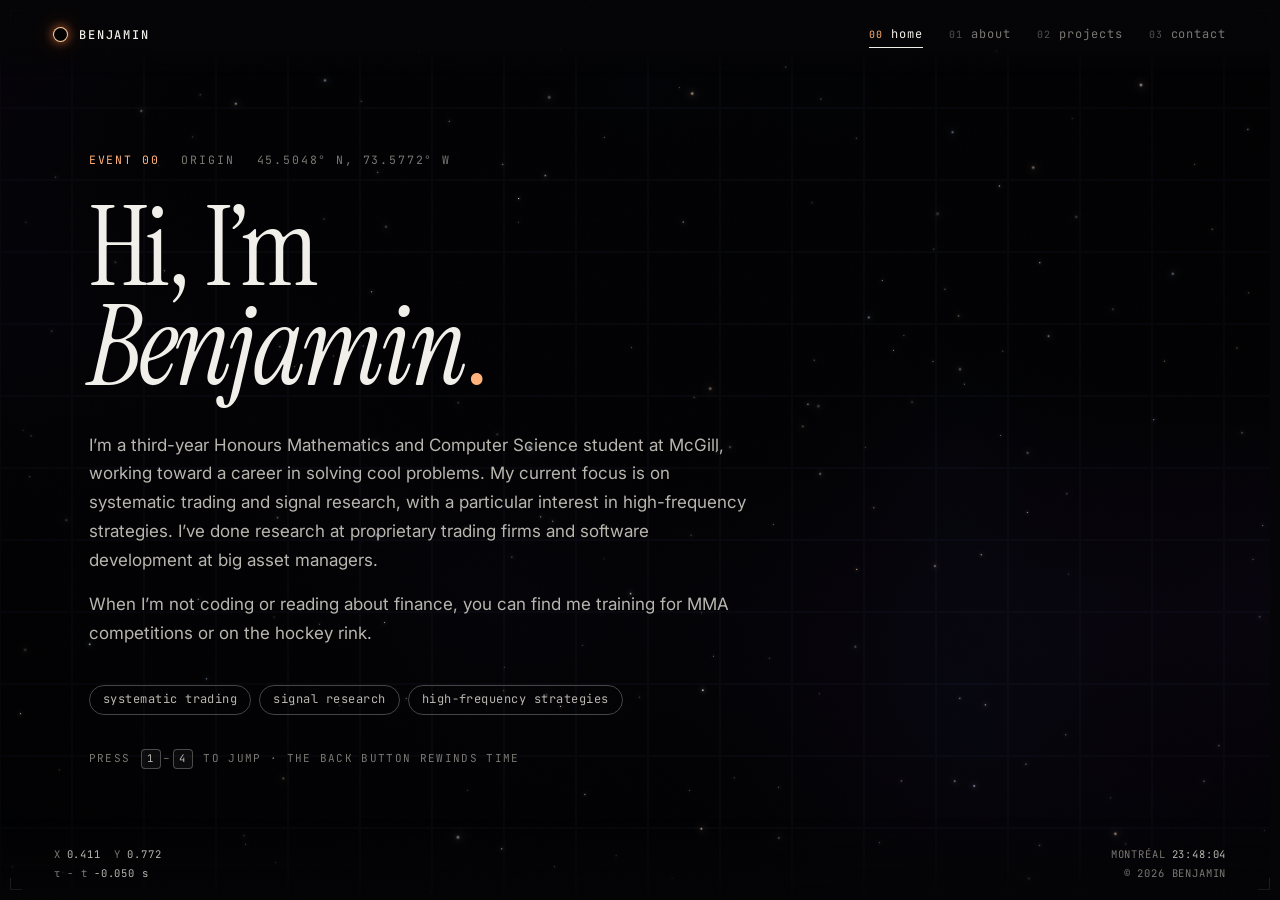
==== index.html @ 14d76744 "a few changes" ====
<!DOCTYPE html>
<html lang="en">
<head>
  <meta charset="UTF-8" />
  <meta name="viewport" content="width=device-width, initial-scale=1.0" />
  <title>Benjamin — Home</title>
  <meta name="description" content="Benjamin — Honours Mathematics & Computer Science at McGill. Systematic trading, signal research, high-frequency strategies." />
  <meta name="theme-color" content="#050507" />
  <link rel="icon" href="assets/favicon.svg" type="image/svg+xml" />
  <link rel="preconnect" href="https://fonts.googleapis.com" />
  <link rel="preconnect" href="https://fonts.gstatic.com" crossorigin />
  <link rel="stylesheet" href="https://fonts.googleapis.com/css2?family=Instrument+Serif:ital@0;1&family=Inter:wght@400;500&family=JetBrains+Mono:wght@400;500&display=swap" />
  <link rel="stylesheet" href="assets/css/site.css" />
  <script>(function(d){var r=window.matchMedia&&matchMedia('(prefers-reduced-motion: reduce)').matches;d.documentElement.className='js'+(r?' rm':' intro');})(document);</script>
  <script src="assets/js/st-shader.js" defer></script>
  <script src="assets/js/st-raster.js" defer></script>
  <script src="assets/js/st-engine.js" defer></script>
  <script src="assets/js/st-hud.js" defer></script>
  <script src="assets/js/st-main.js" defer></script>
</head>
<body>
  <a class="skip" href="#main">Skip to content</a>
  <canvas id="spacetime" aria-hidden="true"></canvas>

  <header class="hud-top">
    <a class="brand" href="index.html" aria-label="Benjamin, home"><span class="brand-mark" aria-hidden="true"></span><span>Benjamin</span></a>
    <nav class="nav" aria-label="Primary">
      <a href="index.html" aria-current="page"><span class="nav-idx">00</span><span class="nav-label">home</span></a>
      <a href="about.html"><span class="nav-idx">01</span><span class="nav-label">about</span></a>
      <a href="projects.html"><span class="nav-idx">02</span><span class="nav-label">projects</span></a>
      <a href="contact.html"><span class="nav-idx">03</span><span class="nav-label">contact</span></a>
    </nav>
  </header>

  <main id="main" class="page page-home" data-idx="00" data-name="home">
    <p class="eyebrow"><span class="ev">Event 00</span><span>Origin</span><span>45.5048° N, 73.5772° W</span></p>
    <h1 class="display" tabindex="-1"><span class="line">Hi, I&rsquo;m</span> <span class="line"><em>Benjamin</em><span class="dot">.</span></span></h1>
    <div class="lede">
      <p>
        I&rsquo;m a third-year Honours Mathematics and Computer Science student at McGill,
        working toward a career in solving cool problems. My current focus is on systematic
        trading and signal research, with a particular interest in high-frequency strategies.
        I&rsquo;ve done research at proprietary trading firms and software development at big asset managers.
      </p>
      <p>
        When I&rsquo;m not coding or reading about finance, you can find me training for MMA competitions or on the hockey rink.
      </p>
    </div>
    <ul class="tags" aria-label="Current focus">
      <li>systematic trading</li>
      <li>signal research</li>
      <li>high-frequency strategies</li>
    </ul>
    <p class="hint"><span class="hint-keys">Press <kbd>1</kbd>&ndash;<kbd>4</kbd> to jump &middot; </span>the back button rewinds time</p>
  </main>

  <footer class="hud-bottom">
    <div class="hud-col">
      <span class="hud-coords"><span class="hud-k">x</span><b data-hud="x">0.000</b>&nbsp;&nbsp;<span class="hud-k">y</span><b data-hud="y">0.000</b></span>
      <span><span class="hud-k m">τ − t</span><b class="m" data-hud="dil">0.000 s</b></span>
    </div>
    <div class="hud-col right">
      <span class="hud-clock"><span class="hud-k">Montréal</span><b data-hud="clock">--:--:--</b></span>
      <span>&copy; <span data-hud="year">2026</span> Benjamin</span>
    </div>
  </footer>

  <div class="corners" aria-hidden="true"><i></i><i></i><i></i><i></i></div>

  <div class="warp-hud" aria-hidden="true">
    <div class="wh-status" data-hud="status">Traversing</div>
    <div class="wh-route"><span data-hud="from">00 home</span> &nbsp;⟶&nbsp; <span data-hud="to">01 about</span></div>
    <div class="wh-metrics">v <b data-hud="v">0.00000</b>c &nbsp;·&nbsp; γ <b data-hud="g">1.000</b></div>
  </div>

  <div class="sr-only" aria-live="polite" id="announcer"></div>
</body>
</html>
---- assets/css/site.css ----
/* ==========================================================================
   spacetime — Benjamin's site
   Note: everything inside <main> is re-drawn into a WebGL texture during
   page transitions (see assets/js/st-raster.js). Inside <main>, stick to
   text, solid backgrounds, borders and border-radius. Pseudo-element
   content, gradients and shadows are not captured.
   ========================================================================== */

:root {
  --bg: #050507;
  --ink: #f1efe9;
  --ink-2: #b8b6af;
  --ink-3: #7a7872;
  --line: rgba(241, 239, 233, 0.14);
  --line-2: rgba(241, 239, 233, 0.28);
  --hot: #ffb27a;
  --cold: #9fc4ff;
  --pad: clamp(16px, 4.2vw, 56px);
  --serif: "Instrument Serif", "Iowan Old Style", "Times New Roman", serif;
  --sans: "Inter", system-ui, -apple-system, "Segoe UI", sans-serif;
  --mono: "JetBrains Mono", ui-monospace, "SFMono-Regular", Menlo, Consolas, monospace;
  color-scheme: dark;
}

*, *::before, *::after { box-sizing: border-box; }

html {
  background: var(--bg);
  scrollbar-gutter: stable;
  scrollbar-width: thin;
  scrollbar-color: #2a2a31 transparent;
  -webkit-text-size-adjust: 100%;
}

body {
  margin: 0;
  min-height: 100vh;
  background: var(--bg);
  color: var(--ink-2);
  font: 400 17px/1.7 var(--sans);
  -webkit-font-smoothing: antialiased;
  -moz-osx-font-smoothing: grayscale;
  overflow-x: hidden;
}

/* Static starfield for no-JS / no-WebGL visitors */
html:not(.gl) body {
  background:
    radial-gradient(1.2px 1.2px at 12% 18%, rgba(255, 255, 255, .7), transparent 70%),
    radial-gradient(1px 1px at 68% 32%, rgba(190, 210, 255, .6), transparent 70%),
    radial-gradient(1.4px 1.4px at 38% 74%, rgba(255, 220, 190, .6), transparent 70%),
    radial-gradient(1px 1px at 86% 82%, rgba(255, 255, 255, .5), transparent 70%),
    radial-gradient(1px 1px at 52% 52%, rgba(255, 255, 255, .35), transparent 70%),
    radial-gradient(60% 50% at 75% 15%, rgba(70, 50, 150, .14), transparent 70%),
    var(--bg);
  background-size: 310px 310px, 270px 270px, 410px 410px, 190px 190px, 150px 150px, 100% 100%, auto;
  background-attachment: fixed;
}

::selection { background: rgba(255, 178, 122, .32); color: #fff; }

a { color: inherit; }

:focus-visible {
  outline: 1px solid var(--hot);
  outline-offset: 4px;
  border-radius: 2px;
}

.sr-only {
  position: absolute; width: 1px; height: 1px; margin: -1px; padding: 0;
  overflow: hidden; clip: rect(0 0 0 0); white-space: nowrap; border: 0;
}

.skip {
  position: fixed; top: 10px; left: 10px; z-index: 50;
  padding: 8px 12px; background: var(--ink); color: var(--bg);
  font: 500 13px/1 var(--mono); text-decoration: none;
  transform: translateY(-200%);
}
.skip:focus { transform: none; }

/* ---------- the spacetime canvas ---------- */
#spacetime {
  position: fixed; inset: 0;
  width: 100%; height: 100%;
  display: block;
  z-index: 0;
  pointer-events: none;
}
html:not(.gl) #spacetime { display: none; }

/* ---------- HUD (top) ---------- */
.hud-top {
  position: fixed; top: 0; left: 0; right: 0; z-index: 5;
  display: flex; justify-content: space-between; align-items: flex-start; gap: 16px;
  padding: 22px var(--pad) 28px;
  pointer-events: none;
  background: linear-gradient(to bottom, rgba(5, 5, 7, .96) 0%, rgba(5, 5, 7, .96) calc(100% - 28px), rgba(5, 5, 7, 0) 100%);
}
.hud-top > * { pointer-events: auto; }

.brand {
  display: inline-flex; align-items: center; gap: 12px;
  color: var(--ink); text-decoration: none;
  font: 500 12px/1 var(--mono); letter-spacing: .16em; text-transform: uppercase;
  padding: 6px 0;
}
.brand-mark {
  width: 13px; height: 13px; border-radius: 50%;
  background: #000;
  box-shadow: 0 0 0 1px rgba(255, 210, 160, .95), 0 0 10px 2px rgba(255, 130, 70, .55), 0 0 26px 4px rgba(255, 110, 50, .18);
  transition: transform .5s cubic-bezier(.2, .8, .2, 1);
}
.brand:hover .brand-mark { transform: scale(1.35); }
.brand-sub { color: var(--ink-3); letter-spacing: .1em; }

.nav {
  display: flex; flex-wrap: wrap; justify-content: flex-end; gap: 4px 26px;
  font: 400 12px/1 var(--mono); letter-spacing: .08em;
}
.nav a {
  position: relative;
  display: inline-flex; gap: 8px; align-items: baseline;
  padding: 6px 0 8px;
  color: var(--ink-3); text-decoration: none;
  transition: color .25s;
}
.nav-idx { font-size: 10px; opacity: .65; }
.nav a:hover, .nav a:focus-visible { color: var(--ink); }
.nav a[aria-current="page"] { color: var(--ink); }
.nav a[aria-current="page"] .nav-idx { color: var(--hot); opacity: 1; }
.nav a::after {
  content: ""; position: absolute; left: 0; right: 0; bottom: 0; height: 1px;
  background: currentColor; transform: scaleX(0); transform-origin: left;
  transition: transform .45s cubic-bezier(.2, .8, .2, 1);
}
.nav a[aria-current="page"]::after, .nav a:hover::after { transform: scaleX(1); }

/* ---------- HUD (bottom) ---------- */
.hud-bottom {
  position: fixed; left: 0; right: 0; bottom: 0; z-index: 5;
  display: flex; justify-content: space-between; align-items: flex-end; gap: 16px;
  padding: 28px var(--pad) 18px;
  font: 400 10.5px/1.6 var(--mono); letter-spacing: .08em; text-transform: uppercase;
  color: var(--ink-3);
  font-variant-numeric: tabular-nums;
  pointer-events: none;
  background: linear-gradient(to top, rgba(5, 5, 7, .82), rgba(5, 5, 7, 0));
}
.hud-bottom b { font-weight: 400; color: var(--ink-2); }
.hud-col { display: flex; flex-direction: column; gap: 2px; }
.hud-col.right { align-items: flex-end; text-align: right; }
.hud-k { color: var(--ink-3); margin-right: 6px; }
.m, .wh-metrics { text-transform: none; }

/* Corner registration marks */
.corners i {
  position: fixed; z-index: 4; width: 12px; height: 12px; pointer-events: none;
  border-color: rgba(241, 239, 233, .3); border-style: solid; border-width: 0;
  transition: transform .6s cubic-bezier(.2, .8, .2, 1);
}
.corners i:nth-child(1) { top: 10px; left: 10px; border-top-width: 1px; border-left-width: 1px; }
.corners i:nth-child(2) { top: 10px; right: 10px; border-top-width: 1px; border-right-width: 1px; }
.corners i:nth-child(3) { bottom: 10px; left: 10px; border-bottom-width: 1px; border-left-width: 1px; }
.corners i:nth-child(4) { bottom: 10px; right: 10px; border-bottom-width: 1px; border-right-width: 1px; }
.is-warping .corners i:nth-child(1) { transform: translate(-4px, -4px); }
.is-warping .corners i:nth-child(2) { transform: translate(4px, -4px); }
.is-warping .corners i:nth-child(3) { transform: translate(-4px, 4px); }
.is-warping .corners i:nth-child(4) { transform: translate(4px, 4px); }

/* Warp readout shown mid-transition */
.warp-hud {
  position: fixed; left: 50%; bottom: 76px; z-index: 6;
  transform: translateX(-50%);
  display: grid; justify-items: center; gap: 6px;
  font: 400 11px/1.4 var(--mono); letter-spacing: .14em; text-transform: uppercase;
  color: var(--ink-2); white-space: nowrap;
  font-variant-numeric: tabular-nums;
  opacity: 0; pointer-events: none;
  transition: opacity .25s;
  text-shadow: 0 0 12px rgba(0, 0, 0, .9);
}
.is-warping .warp-hud { opacity: 1; }
.wh-status { color: var(--cold); }
.is-rewinding .wh-status { color: var(--hot); }
.wh-route { color: var(--ink); }
.wh-metrics b { font-weight: 400; color: var(--ink); }

/* ---------- pages ---------- */
main {
  position: relative; z-index: 1;
  max-width: 1200px; margin: 0 auto;
  min-height: 100vh;
  padding: 148px var(--pad) 150px;
}
/* staged = new page laid out but hidden while the canvas plays the warp */
main.is-staged { opacity: 0; }
main.is-arriving { transition: opacity .16s linear; }
html.intro main { opacity: 0; animation: st-failsafe 0s linear 4s forwards; }
html.intro.intro-done main { animation: none; }
@keyframes st-failsafe { to { opacity: 1; } }

.eyebrow {
  display: flex; flex-wrap: wrap; gap: 6px 22px;
  margin: 0 0 30px;
  font: 400 11.5px/1.5 var(--mono); letter-spacing: .16em; text-transform: uppercase;
  color: var(--ink-3);
}
.eyebrow .ev { color: var(--hot); }

.display {
  margin: 0 0 44px;
  font: 400 clamp(60px, 10.6vw, 172px)/.9 var(--serif);
  letter-spacing: -.025em;
  color: var(--ink);
}
.display:focus { outline: none; }
.display em { font-style: italic; }
.display .line { display: block; }
.display .dot { color: var(--hot); }

.lede p, .prose p {
  margin: 0 0 1.15em;
  max-width: 35em;
  font-size: clamp(17px, 1.45vw, 20px);
  line-height: 1.7;
  color: var(--ink-2);
}
.prose a, .lede a, .p-text a {
  color: var(--ink);
  text-decoration: underline;
  text-decoration-color: rgba(241, 239, 233, .35);
  text-decoration-thickness: 1px;
  text-underline-offset: 4px;
  transition: color .2s, text-decoration-color .2s;
}
.prose a:hover, .lede a:hover, .p-text a:hover { color: var(--hot); text-decoration-color: var(--hot); }

.label {
  margin: 0 0 18px;
  font: 400 11px/1.5 var(--mono); letter-spacing: .16em; text-transform: uppercase;
  color: var(--ink-3);
}

.tags {
  list-style: none; margin: 34px 0 0; padding: 0;
  display: flex; flex-wrap: wrap; gap: 8px;
}
.tags li {
  padding: 5px 13px 6px;
  border: 1px solid var(--line-2); border-radius: 999px;
  font: 400 12px/1.4 var(--mono); letter-spacing: .04em;
  color: var(--ink-2);
}

.hint {
  margin: 56px 0 0;
  font: 400 11px/1.6 var(--mono); letter-spacing: .12em; text-transform: uppercase;
  color: var(--ink-3);
}
kbd {
  display: inline-block; min-width: 20px; padding: 1px 5px; margin: 0 2px;
  border: 1px solid var(--line-2); border-radius: 4px;
  font: 400 10.5px/1.5 var(--mono); text-align: center;
  color: var(--ink-2); background: rgba(241, 239, 233, .04);
}

/* home */
.page-home { display: flex; flex-direction: column; justify-content: center; padding-top: 112px; padding-bottom: 92px; }
.page-home .display { font-size: clamp(60px, 8.6vw, 150px); margin-bottom: 34px; }
.page-home .lede p { max-width: 39em; font-size: clamp(17px, 1.3vw, 19px); margin-bottom: .9em; }
.page-home .tags { margin-top: 22px; }
.page-home .hint { margin-top: 34px; }

/* about */
.about-grid {
  display: grid; grid-template-columns: minmax(0, 1.4fr) minmax(0, .9fr);
  gap: clamp(40px, 7vw, 120px); align-items: start;
}
.worldline { padding-top: 6px; }
.wl { list-style: none; margin: 0 0 48px; padding: 0 0 0 26px; border-left: 1px solid var(--line-2); }
.wl li { position: relative; padding: 0 0 26px; }
.wl li:last-child { padding-bottom: 0; }
.wl-node {
  position: absolute; left: -31px; top: 7px;
  width: 9px; height: 9px; border-radius: 50%;
  background: var(--bg); border: 1px solid var(--ink-3);
}
.wl li.now .wl-node { background: var(--hot); border-color: var(--hot); }
.wl-t { display: block; font: 400 10.5px/1.5 var(--mono); letter-spacing: .12em; color: var(--ink-3); }
.wl h3 { margin: 2px 0 2px; font: 400 25px/1.2 var(--serif); color: var(--ink); }
.wl p { margin: 0; font-size: 15px; line-height: 1.55; color: var(--ink-2); }
.worldline .tags { margin-top: 0; }

/* projects */
.p-intro { margin: 0 0 56px; max-width: 34em; font-size: clamp(17px, 1.45vw, 20px); }
.projects { list-style: none; margin: 0; padding: 0; border-top: 1px solid var(--line); }
.project {
  display: grid; grid-template-columns: 120px minmax(0, 1fr); gap: 8px 24px;
  padding: 34px 0 38px; border-bottom: 1px solid var(--line);
}
.p-idx { font: 400 12px/2.6 var(--mono); letter-spacing: .14em; color: var(--hot); }
.p-title { margin: 0 0 6px; font: 400 clamp(30px, 3.6vw, 46px)/1.08 var(--serif); color: var(--ink); }
.p-meta { margin: 0 0 16px; font: 400 11.5px/1.5 var(--mono); letter-spacing: .1em; text-transform: uppercase; color: var(--ink-3); }
.p-text { margin: 0 0 16px; max-width: 40em; font-size: 17px; }
.p-links { display: flex; flex-wrap: wrap; gap: 8px 22px; margin: 0; font: 400 12px/1.5 var(--mono); letter-spacing: .08em; }
.p-links a, .lab-go { color: var(--ink); text-decoration: none; border-bottom: 1px solid var(--line-2); padding-bottom: 2px; transition: color .2s, border-color .2s; }
.p-links a:hover, .lab-go:hover { color: var(--hot); border-color: var(--hot); }
.p-text code {
  padding: 1px 5px; border-radius: 4px;
  background: rgba(241, 239, 233, .07);
  font: 400 .86em/1 var(--mono); color: var(--ink);
}

.lab { margin-top: 72px; }
.lab-list { list-style: none; margin: 0; padding: 0; border-top: 1px solid var(--line); }
.lab-list li {
  display: grid; grid-template-columns: 120px minmax(130px, auto) minmax(0, 1fr) auto;
  align-items: baseline; gap: 6px 24px;
  padding: 18px 0 20px; border-bottom: 1px solid var(--line);
}
.lab-state { font: 400 11px/1.5 var(--mono); letter-spacing: .14em; text-transform: uppercase; color: var(--ink-3); }
.lab-name { font: 400 24px/1.2 var(--serif); color: var(--ink); }
.lab-desc { font-size: 15px; line-height: 1.5; color: var(--ink-2); }
.lab-go { font: 400 12px/1.5 var(--mono); letter-spacing: .08em; }

/* contact */
.c-intro { margin: 0 0 40px; font-size: clamp(17px, 1.45vw, 20px); }
.channels { list-style: none; margin: 0 0 40px; padding: 0; border-top: 1px solid var(--line); }
.channels li { display: flex; align-items: center; gap: 16px; border-bottom: 1px solid var(--line); }
.channels a {
  flex: 1; min-width: 0;
  display: grid; grid-template-columns: 130px minmax(0, 1fr) auto; align-items: baseline; gap: 16px;
  padding: 26px 0 28px;
  color: var(--ink); text-decoration: none;
}
.ch-k { font: 400 11.5px/1.5 var(--mono); letter-spacing: .16em; text-transform: uppercase; color: var(--ink-3); }
.ch-v { font: 400 clamp(24px, 3.9vw, 50px)/1.1 var(--serif); overflow-wrap: anywhere; transition: color .25s; }
.ch-go { font: 400 14px/1 var(--mono); color: var(--ink-3); transition: color .25s; }
.channels a:hover .ch-v { color: var(--hot); font-style: italic; }
.channels a:hover .ch-go { color: var(--hot); }
.copy {
  flex: none; cursor: pointer;
  padding: 7px 12px; border: 1px solid var(--line-2); border-radius: 999px;
  background: transparent; color: var(--ink-2);
  font: 400 11px/1 var(--mono); letter-spacing: .1em; text-transform: uppercase;
  transition: color .2s, border-color .2s;
}
.copy:hover { color: var(--hot); border-color: var(--hot); }
.c-note { margin: 0; font: 400 11px/1.6 var(--mono); letter-spacing: .12em; text-transform: uppercase; color: var(--ink-3); }

html.is-warping { overflow: hidden; }

@media (hover: none) {
  .hint-keys { display: none; }
}

/* ---------- responsive ---------- */
@media (max-width: 860px) {
  .about-grid { grid-template-columns: 1fr; }
  .project { grid-template-columns: 1fr; gap: 4px; }
  .p-idx { line-height: 1.6; }
  .channels a { grid-template-columns: 1fr auto; gap: 4px 16px; }
  .ch-k { grid-column: 1 / -1; }
  .lab-list li { grid-template-columns: 1fr auto; gap: 2px 16px; }
  .lab-state { grid-row: 1; grid-column: 1 / -1; }
  .lab-name { grid-row: 2; grid-column: 1; }
  .lab-go { grid-row: 2; grid-column: 2; }
  .lab-desc { grid-row: 3; grid-column: 1 / -1; }
}

@media (max-width: 640px) {
  body { font-size: 16px; }
  .hud-top { flex-direction: column; gap: 10px; padding-top: 16px; }
  .nav { justify-content: flex-start; gap: 2px 18px; }
  main { padding-top: 132px; padding-bottom: 120px; }
  .hud-coords, .hud-clock { display: none; }
  .warp-hud { bottom: 64px; font-size: 10px; }
  .channels li { flex-wrap: wrap; gap: 0; }
  .copy { margin: 0 0 18px; }
  .channels a { padding-bottom: 14px; }
}

@media (prefers-reduced-motion: reduce) {
  *, *::before, *::after { transition-duration: .01ms !important; animation-duration: .01ms !important; }
}
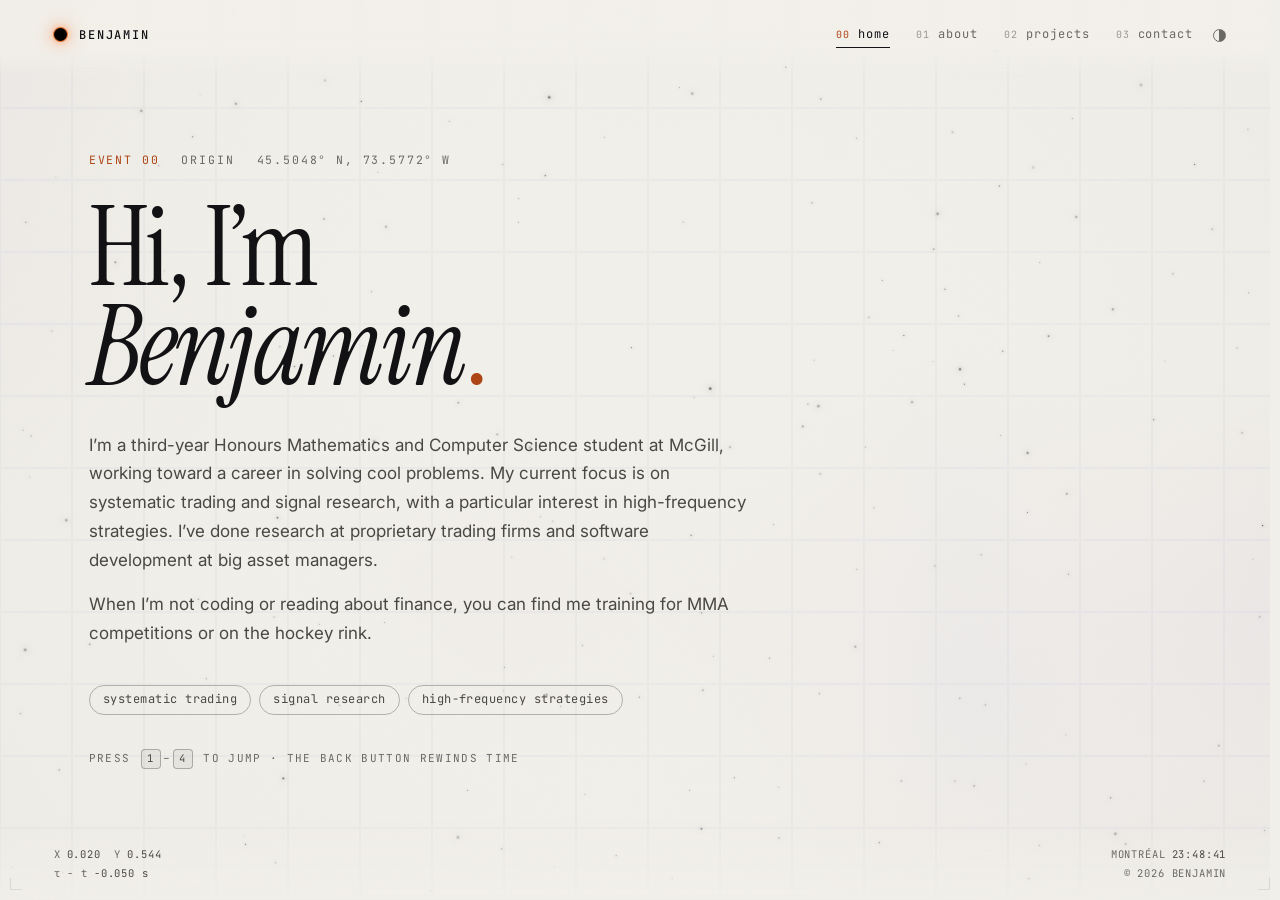
==== commit 3faa9612: "added light mode" ====
--- a/index.html
+++ b/index.html
@@ -11,10 +11,11 @@
   <link rel="preconnect" href="https://fonts.gstatic.com" crossorigin />
   <link rel="stylesheet" href="https://fonts.googleapis.com/css2?family=Instrument+Serif:ital@0;1&family=Inter:wght@400;500&family=JetBrains+Mono:wght@400;500&display=swap" />
   <link rel="stylesheet" href="assets/css/site.css" />
-  <script>(function(d){var r=window.matchMedia&&matchMedia('(prefers-reduced-motion: reduce)').matches;d.documentElement.className='js'+(r?' rm':' intro');})(document);</script>
+  <script>(function(d){var e=d.documentElement,m=window.matchMedia,r=m&&matchMedia('(prefers-reduced-motion: reduce)').matches,t;try{t=localStorage.getItem('st.theme');}catch(x){}if(t!=='light'&&t!=='dark')t=m&&matchMedia('(prefers-color-scheme: light)').matches?'light':'dark';e.className='js'+(r?' rm':' intro');e.setAttribute('data-theme',t);})(document);</script>
   <script src="assets/js/st-shader.js" defer></script>
   <script src="assets/js/st-raster.js" defer></script>
   <script src="assets/js/st-engine.js" defer></script>
+  <script src="assets/js/st-theme.js" defer></script>
   <script src="assets/js/st-hud.js" defer></script>
   <script src="assets/js/st-main.js" defer></script>
 </head>
@@ -30,6 +31,7 @@
       <a href="projects.html"><span class="nav-idx">02</span><span class="nav-label">projects</span></a>
       <a href="contact.html"><span class="nav-idx">03</span><span class="nav-label">contact</span></a>
     </nav>
+    <button class="theme-toggle" type="button" aria-label="Light theme" aria-pressed="false" title="Light / dark"><i aria-hidden="true"></i></button>
   </header>
 
   <main id="main" class="page page-home" data-idx="00" data-name="home">
--- a/assets/css/site.css
+++ b/assets/css/site.css
@@ -8,13 +8,18 @@
 
 :root {
   --bg: #050507;
+  --bg-rgb: 5, 5, 7;
   --ink: #f1efe9;
+  --ink-rgb: 241, 239, 233;
   --ink-2: #b8b6af;
   --ink-3: #7a7872;
-  --line: rgba(241, 239, 233, 0.14);
-  --line-2: rgba(241, 239, 233, 0.28);
+  --line: rgba(var(--ink-rgb), 0.14);
+  --line-2: rgba(var(--ink-rgb), 0.28);
   --hot: #ffb27a;
   --cold: #9fc4ff;
+  --select: rgba(255, 178, 122, .32);
+  --select-ink: #fff;
+  --scrollbar: #2a2a31;
   --pad: clamp(16px, 4.2vw, 56px);
   --serif: "Instrument Serif", "Iowan Old Style", "Times New Roman", serif;
   --sans: "Inter", system-ui, -apple-system, "Segoe UI", sans-serif;
@@ -22,13 +27,30 @@
   color-scheme: dark;
 }
 
+/* Light theme: the same sky printed on paper. Keep --bg in sync with PAPER
+   in st-shader.js, and the theme-color values in st-theme.js. */
+:root[data-theme="light"] {
+  --bg: #f1efe9;
+  --bg-rgb: 241, 239, 233;
+  --ink: #121215;
+  --ink-rgb: 18, 18, 21;
+  --ink-2: #4a4842;
+  --ink-3: #6b6963;
+  --hot: #ad4516;
+  --cold: #285aa8;
+  --select: rgba(173, 69, 22, .2);
+  --select-ink: var(--ink);
+  --scrollbar: #cbc8c0;
+  color-scheme: light;
+}
+
 *, *::before, *::after { box-sizing: border-box; }
 
 html {
   background: var(--bg);
   scrollbar-gutter: stable;
   scrollbar-width: thin;
-  scrollbar-color: #2a2a31 transparent;
+  scrollbar-color: var(--scrollbar) transparent;
   -webkit-text-size-adjust: 100%;
 }
 
@@ -56,8 +78,20 @@
   background-size: 310px 310px, 270px 270px, 410px 410px, 190px 190px, 150px 150px, 100% 100%, auto;
   background-attachment: fixed;
 }
-
-::selection { background: rgba(255, 178, 122, .32); color: #fff; }
+html[data-theme="light"]:not(.gl) body {
+  background:
+    radial-gradient(1.2px 1.2px at 12% 18%, rgba(18, 18, 21, .5), transparent 70%),
+    radial-gradient(1px 1px at 68% 32%, rgba(30, 50, 110, .4), transparent 70%),
+    radial-gradient(1.4px 1.4px at 38% 74%, rgba(90, 50, 20, .4), transparent 70%),
+    radial-gradient(1px 1px at 86% 82%, rgba(18, 18, 21, .35), transparent 70%),
+    radial-gradient(1px 1px at 52% 52%, rgba(18, 18, 21, .25), transparent 70%),
+    radial-gradient(60% 50% at 75% 15%, rgba(110, 80, 190, .07), transparent 70%),
+    var(--bg);
+  background-size: 310px 310px, 270px 270px, 410px 410px, 190px 190px, 150px 150px, 100% 100%, auto;
+  background-attachment: fixed;
+}
+
+::selection { background: var(--select); color: var(--select-ink); }
 
 a { color: inherit; }
 
@@ -96,7 +130,7 @@
   display: flex; justify-content: space-between; align-items: flex-start; gap: 16px;
   padding: 22px var(--pad) 28px;
   pointer-events: none;
-  background: linear-gradient(to bottom, rgba(5, 5, 7, .96) 0%, rgba(5, 5, 7, .96) calc(100% - 28px), rgba(5, 5, 7, 0) 100%);
+  background: linear-gradient(to bottom, rgba(var(--bg-rgb), .96) 0%, rgba(var(--bg-rgb), .96) calc(100% - 28px), rgba(var(--bg-rgb), 0) 100%);
 }
 .hud-top > * { pointer-events: auto; }
 
@@ -112,10 +146,14 @@
   box-shadow: 0 0 0 1px rgba(255, 210, 160, .95), 0 0 10px 2px rgba(255, 130, 70, .55), 0 0 26px 4px rgba(255, 110, 50, .18);
   transition: transform .5s cubic-bezier(.2, .8, .2, 1);
 }
+[data-theme="light"] .brand-mark {
+  box-shadow: 0 0 0 1px rgba(226, 112, 48, .95), 0 0 8px 2px rgba(255, 120, 50, .5), 0 0 22px 4px rgba(255, 110, 50, .2);
+}
 .brand:hover .brand-mark { transform: scale(1.35); }
 .brand-sub { color: var(--ink-3); letter-spacing: .1em; }
 
 .nav {
+  margin-left: auto;
   display: flex; flex-wrap: wrap; justify-content: flex-end; gap: 4px 26px;
   font: 400 12px/1 var(--mono); letter-spacing: .08em;
 }
@@ -136,6 +174,28 @@
   transition: transform .45s cubic-bezier(.2, .8, .2, 1);
 }
 .nav a[aria-current="page"]::after, .nav a:hover::after { transform: scaleX(1); }
+
+/* light / dark switch: a half-lit disc that turns over */
+.theme-toggle {
+  flex: none;
+  display: inline-grid; place-items: center;
+  width: 32px; height: 32px; margin: -3px -9px 0 -6px; padding: 0;
+  border: 0; background: none; cursor: pointer;
+  color: var(--ink-3);
+  transition: color .25s;
+}
+.theme-toggle:hover { color: var(--ink); }
+.theme-toggle i {
+  width: 13px; height: 13px; border-radius: 50%;
+  border: 1px solid currentColor;
+  background: linear-gradient(90deg, currentColor 50%, transparent 50%);
+  transition: transform .6s cubic-bezier(.2, .8, .2, 1);
+}
+[data-theme="light"] .theme-toggle i { transform: rotate(180deg); }
+html:not(.js) .theme-toggle { display: none; }
+
+/* the new theme spreads from the switch; st-theme.js drives the clip-path */
+::view-transition-old(root), ::view-transition-new(root) { animation: none; mix-blend-mode: normal; }
 
 /* ---------- HUD (bottom) ---------- */
 .hud-bottom {
@@ -146,7 +206,7 @@
   color: var(--ink-3);
   font-variant-numeric: tabular-nums;
   pointer-events: none;
-  background: linear-gradient(to top, rgba(5, 5, 7, .82), rgba(5, 5, 7, 0));
+  background: linear-gradient(to top, rgba(var(--bg-rgb), .82), rgba(var(--bg-rgb), 0));
 }
 .hud-bottom b { font-weight: 400; color: var(--ink-2); }
 .hud-col { display: flex; flex-direction: column; gap: 2px; }
@@ -157,7 +217,7 @@
 /* Corner registration marks */
 .corners i {
   position: fixed; z-index: 4; width: 12px; height: 12px; pointer-events: none;
-  border-color: rgba(241, 239, 233, .3); border-style: solid; border-width: 0;
+  border-color: rgba(var(--ink-rgb), .3); border-style: solid; border-width: 0;
   transition: transform .6s cubic-bezier(.2, .8, .2, 1);
 }
 .corners i:nth-child(1) { top: 10px; left: 10px; border-top-width: 1px; border-left-width: 1px; }
@@ -181,6 +241,12 @@
   transition: opacity .25s;
   text-shadow: 0 0 12px rgba(0, 0, 0, .9);
 }
+/* mid-warp the paper is gone, so the readout carries its own scrap of it */
+[data-theme="light"] .warp-hud {
+  padding: 9px 16px 8px; border-radius: 4px;
+  background: rgba(var(--bg-rgb), .9);
+  text-shadow: none;
+}
 .is-warping .warp-hud { opacity: 1; }
 .wh-status { color: var(--cold); }
 .is-rewinding .wh-status { color: var(--hot); }
@@ -230,7 +296,7 @@
 .prose a, .lede a, .p-text a {
   color: var(--ink);
   text-decoration: underline;
-  text-decoration-color: rgba(241, 239, 233, .35);
+  text-decoration-color: rgba(var(--ink-rgb), .35);
   text-decoration-thickness: 1px;
   text-underline-offset: 4px;
   transition: color .2s, text-decoration-color .2s;
@@ -263,7 +329,7 @@
   display: inline-block; min-width: 20px; padding: 1px 5px; margin: 0 2px;
   border: 1px solid var(--line-2); border-radius: 4px;
   font: 400 10.5px/1.5 var(--mono); text-align: center;
-  color: var(--ink-2); background: rgba(241, 239, 233, .04);
+  color: var(--ink-2); background: rgba(var(--ink-rgb), .04);
 }
 
 /* home */
@@ -309,7 +375,7 @@
 .p-links a:hover, .lab-go:hover { color: var(--hot); border-color: var(--hot); }
 .p-text code {
   padding: 1px 5px; border-radius: 4px;
-  background: rgba(241, 239, 233, .07);
+  background: rgba(var(--ink-rgb), .07);
   font: 400 .86em/1 var(--mono); color: var(--ink);
 }
 
@@ -373,7 +439,8 @@
 @media (max-width: 640px) {
   body { font-size: 16px; }
   .hud-top { flex-direction: column; gap: 10px; padding-top: 16px; }
-  .nav { justify-content: flex-start; gap: 2px 18px; }
+  .nav { margin-left: 0; justify-content: flex-start; gap: 2px 18px; }
+  .theme-toggle { position: absolute; top: 13px; right: calc(var(--pad) - 9px); margin: 0; }
   main { padding-top: 132px; padding-bottom: 120px; }
   .hud-coords, .hud-clock { display: none; }
   .warp-hud { bottom: 64px; font-size: 10px; }
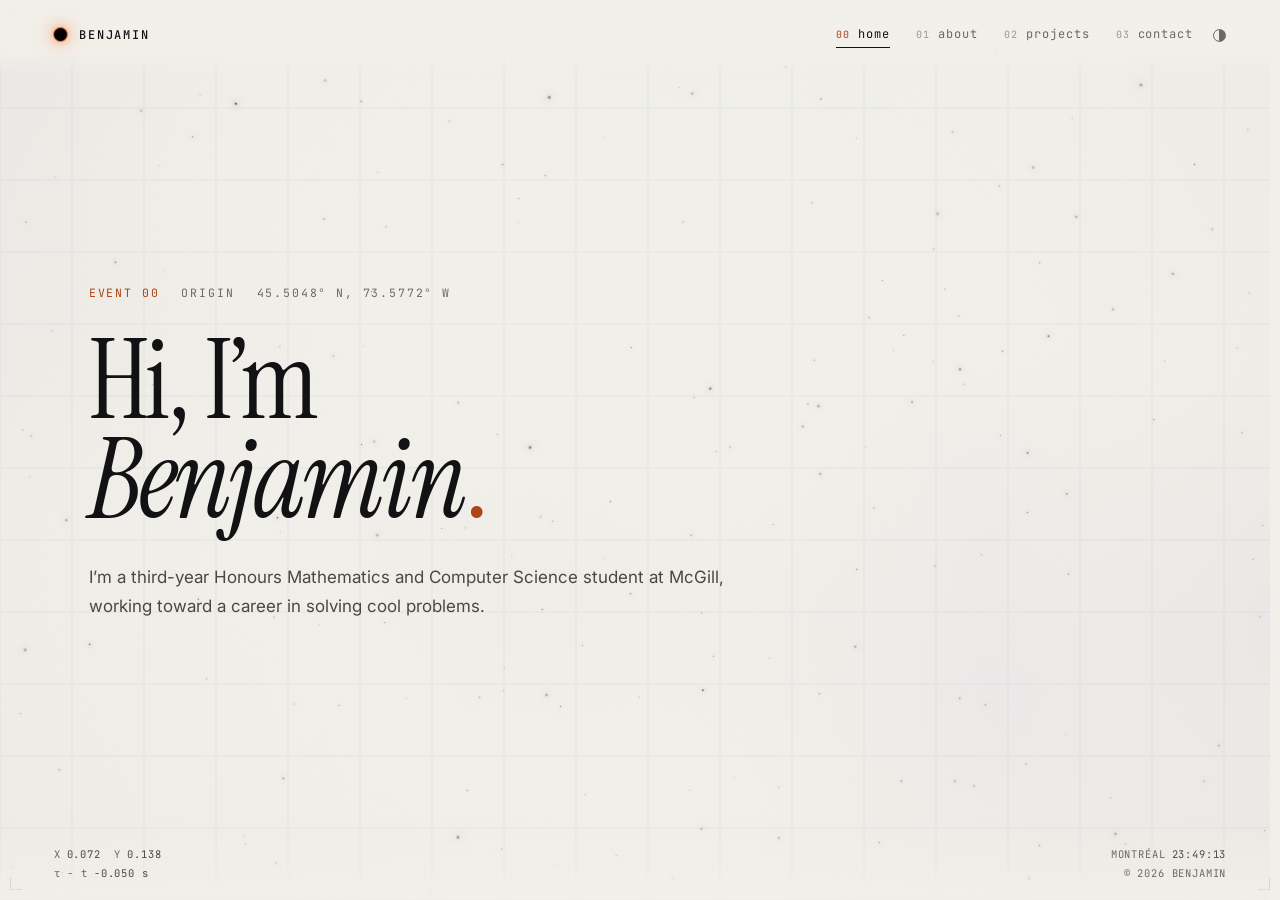
==== commit 35bb24f5: "removed excess text" ====
--- a/index.html
+++ b/index.html
@@ -40,20 +40,9 @@
     <div class="lede">
       <p>
         I&rsquo;m a third-year Honours Mathematics and Computer Science student at McGill,
-        working toward a career in solving cool problems. My current focus is on systematic
-        trading and signal research, with a particular interest in high-frequency strategies.
-        I&rsquo;ve done research at proprietary trading firms and software development at big asset managers.
-      </p>
-      <p>
-        When I&rsquo;m not coding or reading about finance, you can find me training for MMA competitions or on the hockey rink.
+        working toward a career in solving cool problems.
       </p>
     </div>
-    <ul class="tags" aria-label="Current focus">
-      <li>systematic trading</li>
-      <li>signal research</li>
-      <li>high-frequency strategies</li>
-    </ul>
-    <p class="hint"><span class="hint-keys">Press <kbd>1</kbd>&ndash;<kbd>4</kbd> to jump &middot; </span>the back button rewinds time</p>
   </main>
 
   <footer class="hud-bottom">
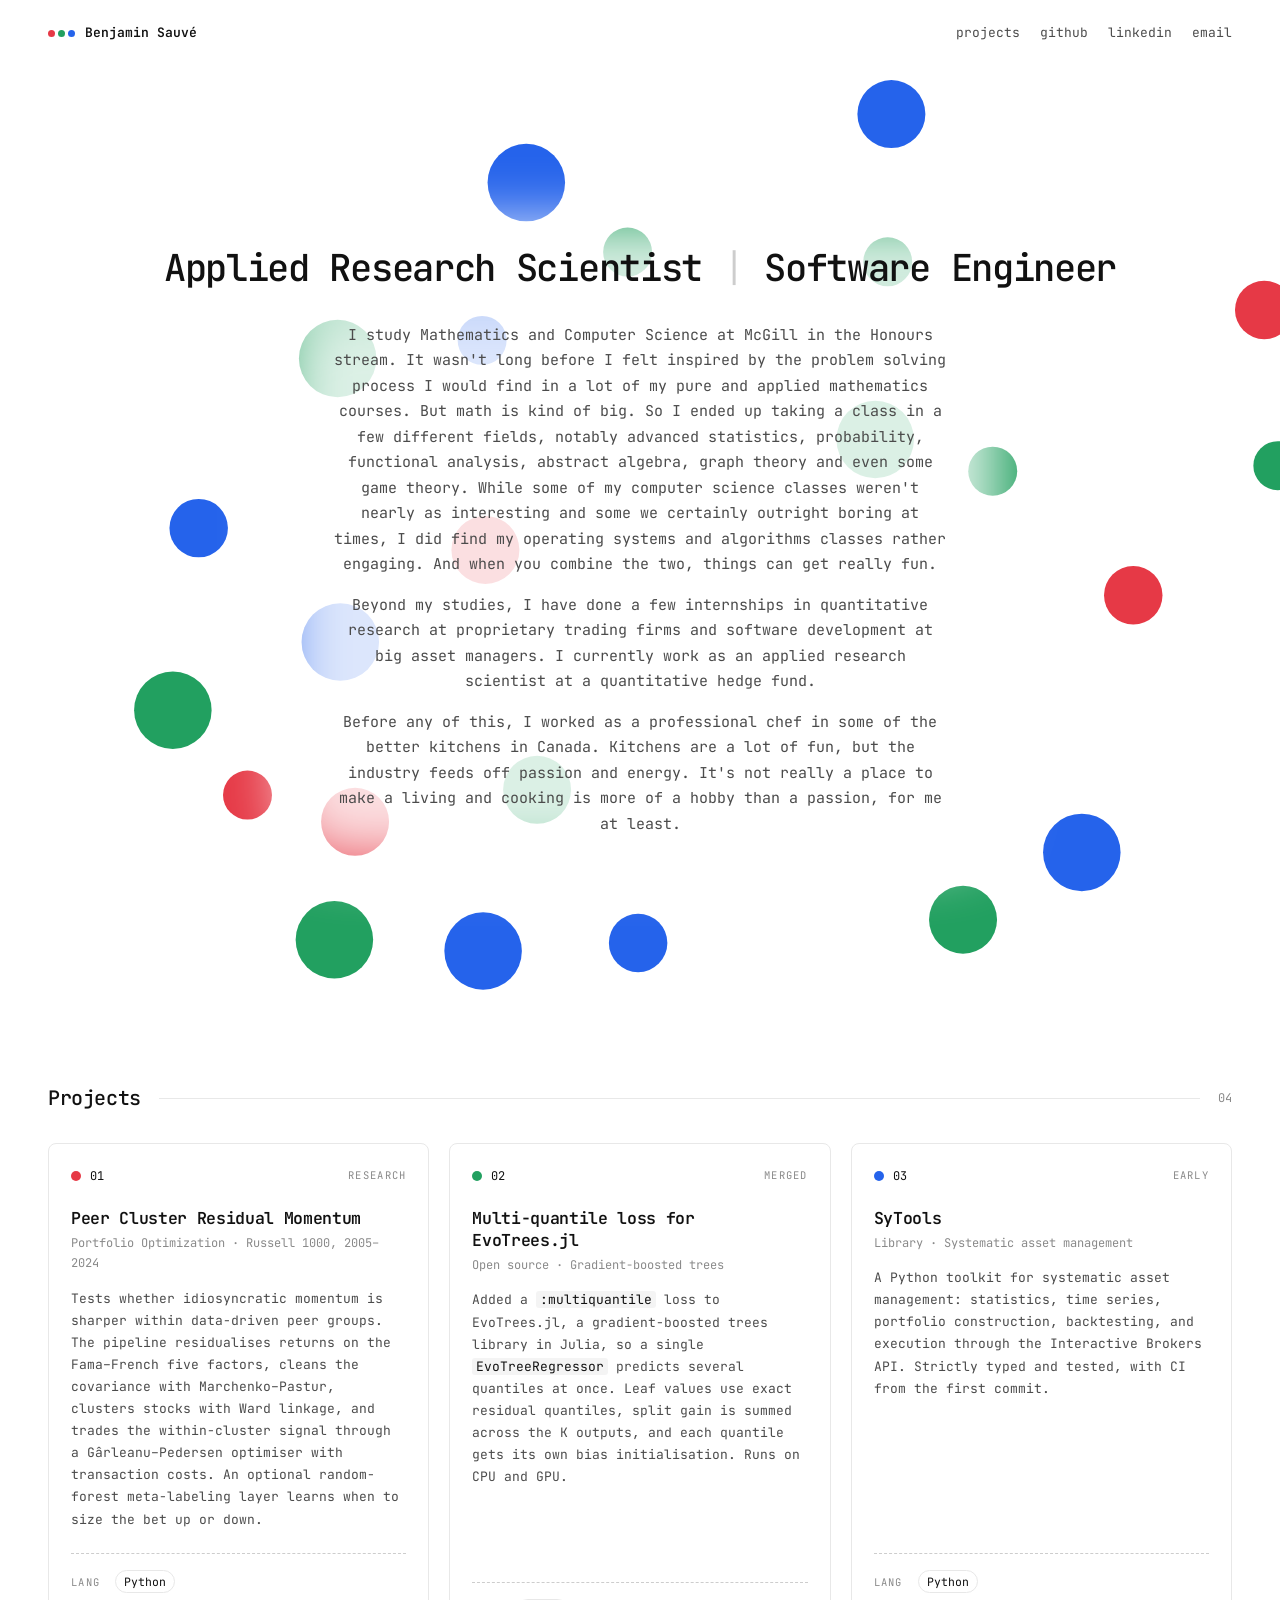
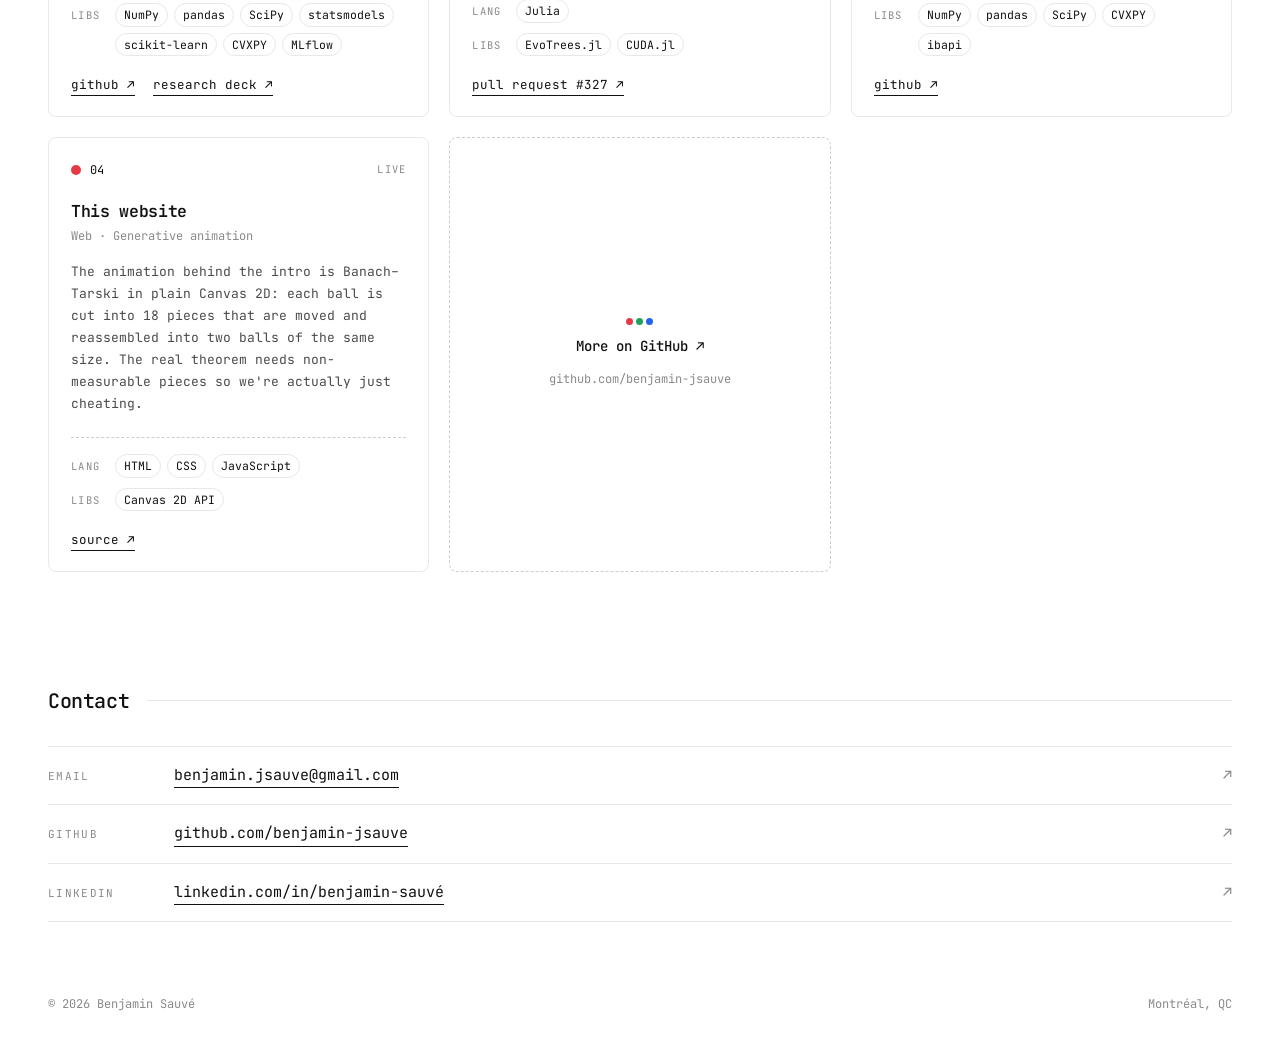
==== commit 2d27213b: "some small changes..." ====
--- a/index.html
+++ b/index.html
@@ -3,67 +3,180 @@
 <head>
   <meta charset="UTF-8" />
   <meta name="viewport" content="width=device-width, initial-scale=1.0" />
-  <title>Benjamin — Home</title>
-  <meta name="description" content="Benjamin — Honours Mathematics & Computer Science at McGill. Systematic trading, signal research, high-frequency strategies." />
-  <meta name="theme-color" content="#050507" />
+  <title>Benjamin Sauvé</title>
+  <meta name="description" content="Benjamin Sauvé." />
+  <meta name="theme-color" content="#ffffff" />
   <link rel="icon" href="assets/favicon.svg" type="image/svg+xml" />
   <link rel="preconnect" href="https://fonts.googleapis.com" />
   <link rel="preconnect" href="https://fonts.gstatic.com" crossorigin />
-  <link rel="stylesheet" href="https://fonts.googleapis.com/css2?family=Instrument+Serif:ital@0;1&family=Inter:wght@400;500&family=JetBrains+Mono:wght@400;500&display=swap" />
+  <link rel="stylesheet" href="https://fonts.googleapis.com/css2?family=JetBrains+Mono:wght@300;400;500;600&display=swap" />
   <link rel="stylesheet" href="assets/css/site.css" />
-  <script>(function(d){var e=d.documentElement,m=window.matchMedia,r=m&&matchMedia('(prefers-reduced-motion: reduce)').matches,t;try{t=localStorage.getItem('st.theme');}catch(x){}if(t!=='light'&&t!=='dark')t=m&&matchMedia('(prefers-color-scheme: light)').matches?'light':'dark';e.className='js'+(r?' rm':' intro');e.setAttribute('data-theme',t);})(document);</script>
-  <script src="assets/js/st-shader.js" defer></script>
-  <script src="assets/js/st-raster.js" defer></script>
-  <script src="assets/js/st-engine.js" defer></script>
-  <script src="assets/js/st-theme.js" defer></script>
-  <script src="assets/js/st-hud.js" defer></script>
-  <script src="assets/js/st-main.js" defer></script>
+  <script src="assets/js/banach-tarski.js" defer></script>
 </head>
 <body>
   <a class="skip" href="#main">Skip to content</a>
-  <canvas id="spacetime" aria-hidden="true"></canvas>
 
-  <header class="hud-top">
-    <a class="brand" href="index.html" aria-label="Benjamin, home"><span class="brand-mark" aria-hidden="true"></span><span>Benjamin</span></a>
-    <nav class="nav" aria-label="Primary">
-      <a href="index.html" aria-current="page"><span class="nav-idx">00</span><span class="nav-label">home</span></a>
-      <a href="about.html"><span class="nav-idx">01</span><span class="nav-label">about</span></a>
-      <a href="projects.html"><span class="nav-idx">02</span><span class="nav-label">projects</span></a>
-      <a href="contact.html"><span class="nav-idx">03</span><span class="nav-label">contact</span></a>
+  <header class="top wrap">
+    <a class="brand" href="./"><span class="brand-dots" aria-hidden="true"><i></i><i></i><i></i></span>Benjamin Sauvé</a>
+    <nav class="links" aria-label="Elsewhere">
+      <a href="#projects">projects</a>
+      <a href="https://github.com/benjamin-jsauve">github</a>
+      <a href="https://www.linkedin.com/in/benjamin-sauv%C3%A9-8a37502b9/">linkedin</a>
+      <a href="mailto:benjamin.jsauve@gmail.com">email</a>
     </nav>
-    <button class="theme-toggle" type="button" aria-label="Light theme" aria-pressed="false" title="Light / dark"><i aria-hidden="true"></i></button>
   </header>
 
-  <main id="main" class="page page-home" data-idx="00" data-name="home">
-    <p class="eyebrow"><span class="ev">Event 00</span><span>Origin</span><span>45.5048° N, 73.5772° W</span></p>
-    <h1 class="display" tabindex="-1"><span class="line">Hi, I&rsquo;m</span> <span class="line"><em>Benjamin</em><span class="dot">.</span></span></h1>
-    <div class="lede">
-      <p>
-        I&rsquo;m a third-year Honours Mathematics and Computer Science student at McGill,
-        working toward a career in solving cool problems.
-      </p>
+  <main id="main">
+    <!-- The animation fills this section. Elements with class="veil" get a soft white haze
+         behind them, and the animation won't start a split underneath them. -->
+    <section class="hero">
+      <canvas id="stage" aria-hidden="true"></canvas>
+      <div class="hero-copy wrap">
+        <h1 class="veil"><span class="role">Applied Research Scientist</span> <span class="sep">|</span> <span class="role">Software Engineer</span></h1>
+        <div class="lede veil">
+          <p>
+            I study Mathematics and Computer Science at McGill in the Honours stream. It wasn't long before I felt inspired by the problem solving process I would find in a lot of my pure and applied mathematics courses. But math is kind of big. So I ended up taking a class in a few different fields, notably advanced statistics, probability, functional analysis, abstract algebra, graph theory and even some game theory. While some of my computer science classes weren't nearly as interesting and some we certainly outright boring at times, I did find my operating systems and algorithms classes rather engaging. And when you combine the two, things can get really fun.  
+          </p>
+          <p>
+            Beyond my studies, I have done a few internships in quantitative research at proprietary trading firms and software development at big asset managers. I currently work as an applied research scientist at a quantitative hedge fund.
+          </p>  
+          </p>
+          <p>
+            Before any of this, I worked as a professional chef in some of the better kitchens in Canada. Kitchens are a lot of fun, but the industry feeds off passion and energy. It's not really a place to make a living and cooking is more of a hobby than a passion, for me at least.
+          </p>
+        </div>
+      </div>
+    </section>
+
+    <div class="wrap">
+      <section id="projects" class="section" aria-labelledby="projects-h">
+        <div class="section-head">
+          <h2 id="projects-h">Projects</h2>
+          <span class="rule" aria-hidden="true"></span>
+          <span class="count">04</span>
+        </div>
+
+        <!-- To add a project, copy one <li class="card"> block. Card colours cycle red, green, blue. -->
+        <ol class="grid">
+          <li class="card">
+            <div class="card-top"><span class="idx"><i class="dot"></i>01</span><span class="status">research</span></div>
+            <h3>Peer Cluster Residual Momentum</h3>
+            <p class="meta">Portfolio Optimization · Russell 1000, 2005–2024</p>
+            <p class="desc">
+              Tests whether idiosyncratic momentum is sharper within data-driven peer groups. The
+              pipeline residualises returns on the Fama–French five factors, cleans the covariance
+              with Marchenko–Pastur, clusters stocks with Ward linkage, and trades the within-cluster
+              signal through a Gârleanu–Pedersen optimiser with transaction costs. An optional
+              random-forest meta-labeling layer learns when to size the bet up or down.
+            </p>
+            <dl class="stack">
+              <div><dt>lang</dt><dd><ul class="chips"><li>Python</li></ul></dd></div>
+              <div><dt>libs</dt><dd><ul class="chips"><li>NumPy</li><li>pandas</li><li>SciPy</li><li>statsmodels</li><li>scikit-learn</li><li>CVXPY</li><li>MLflow</li></ul></dd></div>
+            </dl>
+            <p class="card-links">
+              <a href="https://github.com/benjamin-jsauve/peer_cluster">github ↗</a>
+              <a href="https://github.com/benjamin-jsauve/peer_cluster/blob/main/reports/beamer/research.pdf">research deck ↗</a>
+            </p>
+          </li>
+
+          <li class="card">
+            <div class="card-top"><span class="idx"><i class="dot"></i>02</span><span class="status">merged</span></div>
+            <h3>Multi-quantile loss for EvoTrees.jl</h3>
+            <p class="meta">Open source · Gradient-boosted trees</p>
+            <p class="desc">
+              Added a <code>:multiquantile</code> loss to EvoTrees.jl, a gradient-boosted trees
+              library in Julia, so a single <code>EvoTreeRegressor</code> predicts several quantiles
+              at once. Leaf values use exact residual quantiles, split gain is summed across the
+              K outputs, and each quantile gets its own bias initialisation. Runs on CPU and GPU.
+            </p>
+            <dl class="stack">
+              <div><dt>lang</dt><dd><ul class="chips"><li>Julia</li></ul></dd></div>
+              <div><dt>libs</dt><dd><ul class="chips"><li>EvoTrees.jl</li><li>CUDA.jl</li></ul></dd></div>
+            </dl>
+            <p class="card-links">
+              <a href="https://github.com/Evovest/EvoTrees.jl/pull/327">pull request #327 ↗</a>
+            </p>
+          </li>
+
+          <li class="card">
+            <div class="card-top"><span class="idx"><i class="dot"></i>03</span><span class="status">early</span></div>
+            <h3>SyTools</h3>
+            <p class="meta">Library · Systematic asset management</p>
+            <p class="desc">
+              A Python toolkit for systematic asset management: statistics, time series, portfolio
+              construction, backtesting, and execution through the Interactive Brokers API.
+              Strictly typed and tested, with CI from the first commit.
+            </p>
+            <dl class="stack">
+              <div><dt>lang</dt><dd><ul class="chips"><li>Python</li></ul></dd></div>
+              <div><dt>libs</dt><dd><ul class="chips"><li>NumPy</li><li>pandas</li><li>SciPy</li><li>CVXPY</li><li>ibapi</li></ul></dd></div>
+            </dl>
+            <p class="card-links">
+              <a href="https://github.com/benjamin-jsauve/SyTools">github ↗</a>
+            </p>
+          </li>
+
+          <li class="card">
+            <div class="card-top"><span class="idx"><i class="dot"></i>04</span><span class="status">live</span></div>
+            <h3>This website</h3>
+            <p class="meta">Web · Generative animation</p>
+            <p class="desc">
+              The animation behind the intro is Banach–Tarski in plain Canvas 2D: each ball is cut into 18
+              pieces that are moved and reassembled into two balls of the same size. The real
+              theorem needs non-measurable pieces so we're actually just cheating. 
+            </p>
+            <dl class="stack">
+              <div><dt>lang</dt><dd><ul class="chips"><li>HTML</li><li>CSS</li><li>JavaScript</li></ul></dd></div>
+              <div><dt>libs</dt><dd><ul class="chips"><li>Canvas 2D API</li></ul></dd></div>
+            </dl>
+            <p class="card-links">
+              <a href="https://github.com/benjamin-jsauve/website">source ↗</a>
+            </p>
+          </li>
+
+          <!-- TODO mktscanner: fill in the stack, uncomment, and bump the count above to 05.
+          <li class="card">
+            <div class="card-top"><span class="idx"><i class="dot"></i>05</span><span class="status">early</span></div>
+            <h3>mktscanner</h3>
+            <p class="meta">Tool · Market scanning</p>
+            <p class="desc">Market scanner.</p>
+            <dl class="stack">
+              <div><dt>lang</dt><dd><ul class="chips"><li>…</li></ul></dd></div>
+              <div><dt>libs</dt><dd><ul class="chips"><li>…</li></ul></dd></div>
+            </dl>
+            <p class="card-links">
+              <a href="https://github.com/benjamin-jsauve/mktscanner">github ↗</a>
+            </p>
+          </li>
+          -->
+
+          <li class="card card-more">
+            <a href="https://github.com/benjamin-jsauve">
+              <span class="brand-dots" aria-hidden="true"><i></i><i></i><i></i></span>
+              <span class="more-k">More on GitHub ↗</span>
+              <span class="more-v">github.com/benjamin-jsauve</span>
+            </a>
+          </li>
+        </ol>
+      </section>
+
+      <section id="contact" class="section" aria-labelledby="contact-h">
+        <div class="section-head">
+          <h2 id="contact-h">Contact</h2>
+          <span class="rule" aria-hidden="true"></span>
+        </div>
+        <ul class="channels">
+          <li><a href="mailto:benjamin.jsauve@gmail.com"><span class="ch-k">email</span><span class="ch-v">benjamin.jsauve@gmail.com</span><span class="ch-go" aria-hidden="true">↗</span></a></li>
+          <li><a href="https://github.com/benjamin-jsauve"><span class="ch-k">github</span><span class="ch-v">github.com/benjamin-jsauve</span><span class="ch-go" aria-hidden="true">↗</span></a></li>
+          <li><a href="https://www.linkedin.com/in/benjamin-sauv%C3%A9-8a37502b9/"><span class="ch-k">linkedin</span><span class="ch-v">linkedin.com/in/benjamin-sauvé</span><span class="ch-go" aria-hidden="true">↗</span></a></li>
+        </ul>
+      </section>
     </div>
   </main>
 
-  <footer class="hud-bottom">
-    <div class="hud-col">
-      <span class="hud-coords"><span class="hud-k">x</span><b data-hud="x">0.000</b>&nbsp;&nbsp;<span class="hud-k">y</span><b data-hud="y">0.000</b></span>
-      <span><span class="hud-k m">τ − t</span><b class="m" data-hud="dil">0.000 s</b></span>
-    </div>
-    <div class="hud-col right">
-      <span class="hud-clock"><span class="hud-k">Montréal</span><b data-hud="clock">--:--:--</b></span>
-      <span>&copy; <span data-hud="year">2026</span> Benjamin</span>
-    </div>
+  <footer class="foot wrap">
+    <span>&copy; 2026 Benjamin Sauvé</span>
+    <span>Montréal, QC</span>
   </footer>
-
-  <div class="corners" aria-hidden="true"><i></i><i></i><i></i><i></i></div>
-
-  <div class="warp-hud" aria-hidden="true">
-    <div class="wh-status" data-hud="status">Traversing</div>
-    <div class="wh-route"><span data-hud="from">00 home</span> &nbsp;⟶&nbsp; <span data-hud="to">01 about</span></div>
-    <div class="wh-metrics">v <b data-hud="v">0.00000</b>c &nbsp;·&nbsp; γ <b data-hud="g">1.000</b></div>
-  </div>
-
-  <div class="sr-only" aria-live="polite" id="announcer"></div>
 </body>
 </html>
--- a/assets/css/site.css
+++ b/assets/css/site.css
@@ -1,46 +1,21 @@
 /* ==========================================================================
-   spacetime — Benjamin's site
-   Note: everything inside <main> is re-drawn into a WebGL texture during
-   page transitions (see assets/js/st-raster.js). Inside <main>, stick to
-   text, solid backgrounds, borders and border-radius. Pseudo-element
-   content, gradients and shadows are not captured.
+   Benjamin Sauvé — single page
    ========================================================================== */
 
 :root {
-  --bg: #050507;
-  --bg-rgb: 5, 5, 7;
-  --ink: #f1efe9;
-  --ink-rgb: 241, 239, 233;
-  --ink-2: #b8b6af;
-  --ink-3: #7a7872;
-  --line: rgba(var(--ink-rgb), 0.14);
-  --line-2: rgba(var(--ink-rgb), 0.28);
-  --hot: #ffb27a;
-  --cold: #9fc4ff;
-  --select: rgba(255, 178, 122, .32);
-  --select-ink: #fff;
-  --scrollbar: #2a2a31;
-  --pad: clamp(16px, 4.2vw, 56px);
-  --serif: "Instrument Serif", "Iowan Old Style", "Times New Roman", serif;
-  --sans: "Inter", system-ui, -apple-system, "Segoe UI", sans-serif;
+  --bg: #ffffff;
+  --ink: #111111;
+  --ink-2: #4b4b4b;
+  --ink-3: #8a8a8a;
+  --line: #e8e8e8;
+  --line-2: #cdcdcd;
+  --red: #e63946;
+  --green: #22a060;
+  --blue: #2563eb;
   --mono: "JetBrains Mono", ui-monospace, "SFMono-Regular", Menlo, Consolas, monospace;
-  color-scheme: dark;
-}
-
-/* Light theme: the same sky printed on paper. Keep --bg in sync with PAPER
-   in st-shader.js, and the theme-color values in st-theme.js. */
-:root[data-theme="light"] {
-  --bg: #f1efe9;
-  --bg-rgb: 241, 239, 233;
-  --ink: #121215;
-  --ink-rgb: 18, 18, 21;
-  --ink-2: #4a4842;
-  --ink-3: #6b6963;
-  --hot: #ad4516;
-  --cold: #285aa8;
-  --select: rgba(173, 69, 22, .2);
-  --select-ink: var(--ink);
-  --scrollbar: #cbc8c0;
+  --pad: clamp(16px, 4vw, 48px);
+  --max: 1200px;
+  --top-h: 66px; /* header height, so the hero fills the rest of the first screen */
   color-scheme: light;
 }
 
@@ -48,407 +23,295 @@
 
 html {
   background: var(--bg);
-  scrollbar-gutter: stable;
-  scrollbar-width: thin;
-  scrollbar-color: var(--scrollbar) transparent;
+  scroll-behavior: smooth;
   -webkit-text-size-adjust: 100%;
 }
 
 body {
   margin: 0;
-  min-height: 100vh;
   background: var(--bg);
   color: var(--ink-2);
-  font: 400 17px/1.7 var(--sans);
+  font: 400 15px/1.7 var(--mono);
   -webkit-font-smoothing: antialiased;
   -moz-osx-font-smoothing: grayscale;
   overflow-x: hidden;
 }
 
-/* Static starfield for no-JS / no-WebGL visitors */
-html:not(.gl) body {
-  background:
-    radial-gradient(1.2px 1.2px at 12% 18%, rgba(255, 255, 255, .7), transparent 70%),
-    radial-gradient(1px 1px at 68% 32%, rgba(190, 210, 255, .6), transparent 70%),
-    radial-gradient(1.4px 1.4px at 38% 74%, rgba(255, 220, 190, .6), transparent 70%),
-    radial-gradient(1px 1px at 86% 82%, rgba(255, 255, 255, .5), transparent 70%),
-    radial-gradient(1px 1px at 52% 52%, rgba(255, 255, 255, .35), transparent 70%),
-    radial-gradient(60% 50% at 75% 15%, rgba(70, 50, 150, .14), transparent 70%),
-    var(--bg);
-  background-size: 310px 310px, 270px 270px, 410px 410px, 190px 190px, 150px 150px, 100% 100%, auto;
-  background-attachment: fixed;
-}
-html[data-theme="light"]:not(.gl) body {
-  background:
-    radial-gradient(1.2px 1.2px at 12% 18%, rgba(18, 18, 21, .5), transparent 70%),
-    radial-gradient(1px 1px at 68% 32%, rgba(30, 50, 110, .4), transparent 70%),
-    radial-gradient(1.4px 1.4px at 38% 74%, rgba(90, 50, 20, .4), transparent 70%),
-    radial-gradient(1px 1px at 86% 82%, rgba(18, 18, 21, .35), transparent 70%),
-    radial-gradient(1px 1px at 52% 52%, rgba(18, 18, 21, .25), transparent 70%),
-    radial-gradient(60% 50% at 75% 15%, rgba(110, 80, 190, .07), transparent 70%),
-    var(--bg);
-  background-size: 310px 310px, 270px 270px, 410px 410px, 190px 190px, 150px 150px, 100% 100%, auto;
-  background-attachment: fixed;
-}
-
-::selection { background: var(--select); color: var(--select-ink); }
+::selection { background: rgba(37, 99, 235, .16); color: var(--ink); }
 
 a { color: inherit; }
 
-:focus-visible {
-  outline: 1px solid var(--hot);
-  outline-offset: 4px;
-  border-radius: 2px;
-}
-
-.sr-only {
-  position: absolute; width: 1px; height: 1px; margin: -1px; padding: 0;
-  overflow: hidden; clip: rect(0 0 0 0); white-space: nowrap; border: 0;
-}
+:focus-visible { outline: 2px solid var(--blue); outline-offset: 3px; border-radius: 2px; }
+
+code { font: inherit; color: var(--ink); background: #f4f4f4; padding: 0 .3em; border-radius: 3px; }
 
 .skip {
-  position: fixed; top: 10px; left: 10px; z-index: 50;
+  position: fixed; top: 10px; left: 10px; z-index: 10;
   padding: 8px 12px; background: var(--ink); color: var(--bg);
-  font: 500 13px/1 var(--mono); text-decoration: none;
+  font-size: 13px; text-decoration: none;
   transform: translateY(-200%);
 }
 .skip:focus { transform: none; }
 
-/* ---------- the spacetime canvas ---------- */
-#spacetime {
-  position: fixed; inset: 0;
-  width: 100%; height: 100%;
+.wrap {
+  width: 100%;
+  max-width: calc(var(--max) + 2 * var(--pad));
+  margin: 0 auto;
+  padding: 0 var(--pad);
+}
+
+/* ---- header ------------------------------------------------------------- */
+
+.top {
+  display: flex;
+  align-items: center;
+  justify-content: space-between;
+  gap: 16px;
+  padding-top: 22px;
+  padding-bottom: 22px;
+  font-size: 13px;
+}
+
+.brand {
+  display: inline-flex;
+  align-items: center;
+  gap: 10px;
+  color: var(--ink);
+  font-weight: 600;
+  text-decoration: none;
+  white-space: nowrap;
+}
+
+.brand-dots { display: inline-flex; gap: 3px; }
+.brand-dots i { width: 7px; height: 7px; border-radius: 50%; background: var(--red); }
+.brand-dots i:nth-child(2) { background: var(--green); }
+.brand-dots i:nth-child(3) { background: var(--blue); }
+
+.links { display: flex; flex-wrap: wrap; justify-content: flex-end; gap: 4px 20px; }
+.links a { color: var(--ink-2); text-decoration: none; }
+.links a:hover { color: var(--ink); text-decoration: underline; text-underline-offset: 4px; }
+
+/* ---- hero: the animation is the background of everything above Projects -- */
+
+.hero {
+  position: relative;
+  display: flex;
+  align-items: center;
+  min-height: calc(100vh - var(--top-h));
+  min-height: calc(100svh - var(--top-h));
+  padding: clamp(120px, 20vh, 220px) 0;
+}
+
+.hero canvas {
+  position: absolute;
+  inset: 0;
   display: block;
-  z-index: 0;
-  pointer-events: none;
-}
-html:not(.gl) #spacetime { display: none; }
-
-/* ---------- HUD (top) ---------- */
-.hud-top {
-  position: fixed; top: 0; left: 0; right: 0; z-index: 5;
-  display: flex; justify-content: space-between; align-items: flex-start; gap: 16px;
-  padding: 22px var(--pad) 28px;
-  pointer-events: none;
-  background: linear-gradient(to bottom, rgba(var(--bg-rgb), .96) 0%, rgba(var(--bg-rgb), .96) calc(100% - 28px), rgba(var(--bg-rgb), 0) 100%);
-}
-.hud-top > * { pointer-events: auto; }
-
-.brand {
-  display: inline-flex; align-items: center; gap: 12px;
-  color: var(--ink); text-decoration: none;
-  font: 500 12px/1 var(--mono); letter-spacing: .16em; text-transform: uppercase;
-  padding: 6px 0;
-}
-.brand-mark {
-  width: 13px; height: 13px; border-radius: 50%;
-  background: #000;
-  box-shadow: 0 0 0 1px rgba(255, 210, 160, .95), 0 0 10px 2px rgba(255, 130, 70, .55), 0 0 26px 4px rgba(255, 110, 50, .18);
-  transition: transform .5s cubic-bezier(.2, .8, .2, 1);
-}
-[data-theme="light"] .brand-mark {
-  box-shadow: 0 0 0 1px rgba(226, 112, 48, .95), 0 0 8px 2px rgba(255, 120, 50, .5), 0 0 22px 4px rgba(255, 110, 50, .2);
-}
-.brand:hover .brand-mark { transform: scale(1.35); }
-.brand-sub { color: var(--ink-3); letter-spacing: .1em; }
-
-.nav {
-  margin-left: auto;
-  display: flex; flex-wrap: wrap; justify-content: flex-end; gap: 4px 26px;
-  font: 400 12px/1 var(--mono); letter-spacing: .08em;
-}
-.nav a {
-  position: relative;
-  display: inline-flex; gap: 8px; align-items: baseline;
-  padding: 6px 0 8px;
-  color: var(--ink-3); text-decoration: none;
-  transition: color .25s;
-}
-.nav-idx { font-size: 10px; opacity: .65; }
-.nav a:hover, .nav a:focus-visible { color: var(--ink); }
-.nav a[aria-current="page"] { color: var(--ink); }
-.nav a[aria-current="page"] .nav-idx { color: var(--hot); opacity: 1; }
-.nav a::after {
-  content: ""; position: absolute; left: 0; right: 0; bottom: 0; height: 1px;
-  background: currentColor; transform: scaleX(0); transform-origin: left;
-  transition: transform .45s cubic-bezier(.2, .8, .2, 1);
-}
-.nav a[aria-current="page"]::after, .nav a:hover::after { transform: scaleX(1); }
-
-/* light / dark switch: a half-lit disc that turns over */
-.theme-toggle {
-  flex: none;
-  display: inline-grid; place-items: center;
-  width: 32px; height: 32px; margin: -3px -9px 0 -6px; padding: 0;
-  border: 0; background: none; cursor: pointer;
+  width: 100%;
+  height: 100%;
+}
+
+.hero-copy { position: relative; z-index: 1; text-align: center; }
+
+/* A soft white haze behind each block of text, so balls fade as they pass beneath it. */
+.veil { position: relative; }
+.veil::before {
+  content: "";
+  position: absolute;
+  inset: -24px -52px;
+  z-index: -1;
+  border-radius: 56px;
+  background: rgba(255, 255, 255, .84);
+  filter: blur(30px);
+}
+
+h1 {
+  width: fit-content;
+  max-width: 100%;
+  margin: 0 auto;
+  color: var(--ink);
+  font-size: clamp(21px, 2.9vw, 42px);
+  font-weight: 500;
+  line-height: 1.2;
+  letter-spacing: -.035em;
+}
+h1 .role { white-space: nowrap; }
+h1 .sep { color: var(--line-2); font-weight: 300; }
+
+.lede { max-width: 68ch; margin: 32px auto 0; }
+.lede p { margin: 0 0 1em; }
+.lede p:last-child { margin-bottom: 0; }
+
+/* ---- sections ----------------------------------------------------------- */
+
+.section { padding-top: clamp(64px, 9vw, 112px); }
+#projects { padding-top: clamp(40px, 5vw, 64px); }
+
+.section-head {
+  display: flex;
+  align-items: center;
+  gap: 18px;
+  margin-bottom: 28px;
+}
+.section-head h2 {
+  margin: 0;
+  color: var(--ink);
+  font-size: 20px;
+  font-weight: 500;
+  letter-spacing: -.02em;
+}
+.section-head .rule { flex: 1; height: 1px; background: var(--line); }
+.section-head .count { font-size: 12px; color: var(--ink-3); }
+
+/* ---- project grid ------------------------------------------------------- */
+
+.grid {
+  display: grid;
+  grid-template-columns: repeat(3, minmax(0, 1fr));
+  gap: 20px;
+  margin: 0;
+  padding: 0;
+  list-style: none;
+}
+
+.card {
+  --c: var(--red);
+  display: flex;
+  flex-direction: column;
+  padding: 22px 22px 20px;
+  border: 1px solid var(--line);
+  border-radius: 8px;
+  background: var(--bg);
+  transition: border-color .2s ease, transform .2s ease;
+}
+.card:nth-child(3n+2) { --c: var(--green); }
+.card:nth-child(3n) { --c: var(--blue); }
+.card:hover { border-color: var(--c); transform: translateY(-2px); }
+
+.card-top {
+  display: flex;
+  align-items: center;
+  justify-content: space-between;
+  font-size: 12px;
   color: var(--ink-3);
-  transition: color .25s;
-}
-.theme-toggle:hover { color: var(--ink); }
-.theme-toggle i {
-  width: 13px; height: 13px; border-radius: 50%;
-  border: 1px solid currentColor;
-  background: linear-gradient(90deg, currentColor 50%, transparent 50%);
-  transition: transform .6s cubic-bezier(.2, .8, .2, 1);
-}
-[data-theme="light"] .theme-toggle i { transform: rotate(180deg); }
-html:not(.js) .theme-toggle { display: none; }
-
-/* the new theme spreads from the switch; st-theme.js drives the clip-path */
-::view-transition-old(root), ::view-transition-new(root) { animation: none; mix-blend-mode: normal; }
-
-/* ---------- HUD (bottom) ---------- */
-.hud-bottom {
-  position: fixed; left: 0; right: 0; bottom: 0; z-index: 5;
-  display: flex; justify-content: space-between; align-items: flex-end; gap: 16px;
-  padding: 28px var(--pad) 18px;
-  font: 400 10.5px/1.6 var(--mono); letter-spacing: .08em; text-transform: uppercase;
+}
+.idx { display: inline-flex; align-items: center; gap: 9px; color: var(--ink); }
+.dot { width: 10px; height: 10px; border-radius: 50%; background: var(--c); }
+.status { text-transform: uppercase; letter-spacing: .12em; font-size: 10.5px; }
+
+.card h3 {
+  margin: 20px 0 4px;
+  color: var(--ink);
+  font-size: 16.5px;
+  font-weight: 600;
+  line-height: 1.35;
+  letter-spacing: -.02em;
+}
+
+.meta { margin: 0 0 14px; font-size: 12px; color: var(--ink-3); }
+
+.desc { flex: 1; margin: 0 0 22px; font-size: 13px; line-height: 1.7; }
+
+.stack {
+  display: grid;
+  gap: 10px;
+  margin: 0;
+  padding-top: 16px;
+  border-top: 1px dashed var(--line-2);
+}
+.stack > div { display: grid; grid-template-columns: 44px 1fr; align-items: baseline; }
+.stack dt { font-size: 10.5px; text-transform: uppercase; letter-spacing: .12em; color: var(--ink-3); }
+.stack dd { margin: 0; }
+
+.chips { display: flex; flex-wrap: wrap; gap: 6px; margin: 0; padding: 0; list-style: none; }
+.chips li {
+  padding: 1px 8px;
+  border: 1px solid var(--line);
+  border-radius: 999px;
+  font-size: 11.5px;
+  line-height: 1.7;
+  color: var(--ink);
+  white-space: nowrap;
+}
+
+.card-links { display: flex; flex-wrap: wrap; gap: 6px 18px; margin: 18px 0 0; font-size: 12.5px; }
+.card-links a, .ch-v {
+  color: var(--ink);
+  text-decoration: none;
+  background: linear-gradient(currentColor, currentColor) 0 100% / 100% 1px no-repeat;
+}
+.card-links a:hover { color: var(--c); }
+
+.card-more { padding: 0; border-style: dashed; border-color: var(--line-2); }
+.card-more:hover { border-color: var(--ink); }
+.card-more a {
+  flex: 1;
+  display: flex;
+  flex-direction: column;
+  align-items: center;
+  justify-content: center;
+  gap: 10px;
+  min-height: 160px;
+  padding: 22px;
+  color: var(--ink);
+  text-decoration: none;
+  border-radius: inherit;
+}
+.more-k { font-size: 14px; font-weight: 500; }
+.more-v { font-size: 12px; color: var(--ink-3); }
+
+/* ---- contact ------------------------------------------------------------ */
+
+.channels { margin: 0; padding: 0; list-style: none; border-top: 1px solid var(--line); }
+.channels li { border-bottom: 1px solid var(--line); }
+.channels a {
+  display: grid;
+  grid-template-columns: 110px minmax(0, 1fr) auto;
+  align-items: baseline;
+  gap: 16px;
+  padding: 16px 0;
+  text-decoration: none;
+}
+.ch-k { font-size: 11px; text-transform: uppercase; letter-spacing: .12em; color: var(--ink-3); }
+.ch-v { justify-self: start; overflow-wrap: anywhere; }
+.ch-go { color: var(--ink-3); transition: transform .2s ease, color .2s ease; }
+.channels li:nth-child(1) a { --c: var(--red); }
+.channels li:nth-child(2) a { --c: var(--green); }
+.channels li:nth-child(3) a { --c: var(--blue); }
+.channels a:hover .ch-v, .channels a:hover .ch-go { color: var(--c); }
+.channels a:hover .ch-go { transform: translate(2px, -2px); }
+
+/* ---- footer ------------------------------------------------------------- */
+
+.foot {
+  display: flex;
+  justify-content: space-between;
+  gap: 16px;
+  padding-top: 72px;
+  padding-bottom: 40px;
+  font-size: 12px;
   color: var(--ink-3);
-  font-variant-numeric: tabular-nums;
-  pointer-events: none;
-  background: linear-gradient(to top, rgba(var(--bg-rgb), .82), rgba(var(--bg-rgb), 0));
-}
-.hud-bottom b { font-weight: 400; color: var(--ink-2); }
-.hud-col { display: flex; flex-direction: column; gap: 2px; }
-.hud-col.right { align-items: flex-end; text-align: right; }
-.hud-k { color: var(--ink-3); margin-right: 6px; }
-.m, .wh-metrics { text-transform: none; }
-
-/* Corner registration marks */
-.corners i {
-  position: fixed; z-index: 4; width: 12px; height: 12px; pointer-events: none;
-  border-color: rgba(var(--ink-rgb), .3); border-style: solid; border-width: 0;
-  transition: transform .6s cubic-bezier(.2, .8, .2, 1);
-}
-.corners i:nth-child(1) { top: 10px; left: 10px; border-top-width: 1px; border-left-width: 1px; }
-.corners i:nth-child(2) { top: 10px; right: 10px; border-top-width: 1px; border-right-width: 1px; }
-.corners i:nth-child(3) { bottom: 10px; left: 10px; border-bottom-width: 1px; border-left-width: 1px; }
-.corners i:nth-child(4) { bottom: 10px; right: 10px; border-bottom-width: 1px; border-right-width: 1px; }
-.is-warping .corners i:nth-child(1) { transform: translate(-4px, -4px); }
-.is-warping .corners i:nth-child(2) { transform: translate(4px, -4px); }
-.is-warping .corners i:nth-child(3) { transform: translate(-4px, 4px); }
-.is-warping .corners i:nth-child(4) { transform: translate(4px, 4px); }
-
-/* Warp readout shown mid-transition */
-.warp-hud {
-  position: fixed; left: 50%; bottom: 76px; z-index: 6;
-  transform: translateX(-50%);
-  display: grid; justify-items: center; gap: 6px;
-  font: 400 11px/1.4 var(--mono); letter-spacing: .14em; text-transform: uppercase;
-  color: var(--ink-2); white-space: nowrap;
-  font-variant-numeric: tabular-nums;
-  opacity: 0; pointer-events: none;
-  transition: opacity .25s;
-  text-shadow: 0 0 12px rgba(0, 0, 0, .9);
-}
-/* mid-warp the paper is gone, so the readout carries its own scrap of it */
-[data-theme="light"] .warp-hud {
-  padding: 9px 16px 8px; border-radius: 4px;
-  background: rgba(var(--bg-rgb), .9);
-  text-shadow: none;
-}
-.is-warping .warp-hud { opacity: 1; }
-.wh-status { color: var(--cold); }
-.is-rewinding .wh-status { color: var(--hot); }
-.wh-route { color: var(--ink); }
-.wh-metrics b { font-weight: 400; color: var(--ink); }
-
-/* ---------- pages ---------- */
-main {
-  position: relative; z-index: 1;
-  max-width: 1200px; margin: 0 auto;
-  min-height: 100vh;
-  padding: 148px var(--pad) 150px;
-}
-/* staged = new page laid out but hidden while the canvas plays the warp */
-main.is-staged { opacity: 0; }
-main.is-arriving { transition: opacity .16s linear; }
-html.intro main { opacity: 0; animation: st-failsafe 0s linear 4s forwards; }
-html.intro.intro-done main { animation: none; }
-@keyframes st-failsafe { to { opacity: 1; } }
-
-.eyebrow {
-  display: flex; flex-wrap: wrap; gap: 6px 22px;
-  margin: 0 0 30px;
-  font: 400 11.5px/1.5 var(--mono); letter-spacing: .16em; text-transform: uppercase;
-  color: var(--ink-3);
-}
-.eyebrow .ev { color: var(--hot); }
-
-.display {
-  margin: 0 0 44px;
-  font: 400 clamp(60px, 10.6vw, 172px)/.9 var(--serif);
-  letter-spacing: -.025em;
-  color: var(--ink);
-}
-.display:focus { outline: none; }
-.display em { font-style: italic; }
-.display .line { display: block; }
-.display .dot { color: var(--hot); }
-
-.lede p, .prose p {
-  margin: 0 0 1.15em;
-  max-width: 35em;
-  font-size: clamp(17px, 1.45vw, 20px);
-  line-height: 1.7;
-  color: var(--ink-2);
-}
-.prose a, .lede a, .p-text a {
-  color: var(--ink);
-  text-decoration: underline;
-  text-decoration-color: rgba(var(--ink-rgb), .35);
-  text-decoration-thickness: 1px;
-  text-underline-offset: 4px;
-  transition: color .2s, text-decoration-color .2s;
-}
-.prose a:hover, .lede a:hover, .p-text a:hover { color: var(--hot); text-decoration-color: var(--hot); }
-
-.label {
-  margin: 0 0 18px;
-  font: 400 11px/1.5 var(--mono); letter-spacing: .16em; text-transform: uppercase;
-  color: var(--ink-3);
-}
-
-.tags {
-  list-style: none; margin: 34px 0 0; padding: 0;
-  display: flex; flex-wrap: wrap; gap: 8px;
-}
-.tags li {
-  padding: 5px 13px 6px;
-  border: 1px solid var(--line-2); border-radius: 999px;
-  font: 400 12px/1.4 var(--mono); letter-spacing: .04em;
-  color: var(--ink-2);
-}
-
-.hint {
-  margin: 56px 0 0;
-  font: 400 11px/1.6 var(--mono); letter-spacing: .12em; text-transform: uppercase;
-  color: var(--ink-3);
-}
-kbd {
-  display: inline-block; min-width: 20px; padding: 1px 5px; margin: 0 2px;
-  border: 1px solid var(--line-2); border-radius: 4px;
-  font: 400 10.5px/1.5 var(--mono); text-align: center;
-  color: var(--ink-2); background: rgba(var(--ink-rgb), .04);
-}
-
-/* home */
-.page-home { display: flex; flex-direction: column; justify-content: center; padding-top: 112px; padding-bottom: 92px; }
-.page-home .display { font-size: clamp(60px, 8.6vw, 150px); margin-bottom: 34px; }
-.page-home .lede p { max-width: 39em; font-size: clamp(17px, 1.3vw, 19px); margin-bottom: .9em; }
-.page-home .tags { margin-top: 22px; }
-.page-home .hint { margin-top: 34px; }
-
-/* about */
-.about-grid {
-  display: grid; grid-template-columns: minmax(0, 1.4fr) minmax(0, .9fr);
-  gap: clamp(40px, 7vw, 120px); align-items: start;
-}
-.worldline { padding-top: 6px; }
-.wl { list-style: none; margin: 0 0 48px; padding: 0 0 0 26px; border-left: 1px solid var(--line-2); }
-.wl li { position: relative; padding: 0 0 26px; }
-.wl li:last-child { padding-bottom: 0; }
-.wl-node {
-  position: absolute; left: -31px; top: 7px;
-  width: 9px; height: 9px; border-radius: 50%;
-  background: var(--bg); border: 1px solid var(--ink-3);
-}
-.wl li.now .wl-node { background: var(--hot); border-color: var(--hot); }
-.wl-t { display: block; font: 400 10.5px/1.5 var(--mono); letter-spacing: .12em; color: var(--ink-3); }
-.wl h3 { margin: 2px 0 2px; font: 400 25px/1.2 var(--serif); color: var(--ink); }
-.wl p { margin: 0; font-size: 15px; line-height: 1.55; color: var(--ink-2); }
-.worldline .tags { margin-top: 0; }
-
-/* projects */
-.p-intro { margin: 0 0 56px; max-width: 34em; font-size: clamp(17px, 1.45vw, 20px); }
-.projects { list-style: none; margin: 0; padding: 0; border-top: 1px solid var(--line); }
-.project {
-  display: grid; grid-template-columns: 120px minmax(0, 1fr); gap: 8px 24px;
-  padding: 34px 0 38px; border-bottom: 1px solid var(--line);
-}
-.p-idx { font: 400 12px/2.6 var(--mono); letter-spacing: .14em; color: var(--hot); }
-.p-title { margin: 0 0 6px; font: 400 clamp(30px, 3.6vw, 46px)/1.08 var(--serif); color: var(--ink); }
-.p-meta { margin: 0 0 16px; font: 400 11.5px/1.5 var(--mono); letter-spacing: .1em; text-transform: uppercase; color: var(--ink-3); }
-.p-text { margin: 0 0 16px; max-width: 40em; font-size: 17px; }
-.p-links { display: flex; flex-wrap: wrap; gap: 8px 22px; margin: 0; font: 400 12px/1.5 var(--mono); letter-spacing: .08em; }
-.p-links a, .lab-go { color: var(--ink); text-decoration: none; border-bottom: 1px solid var(--line-2); padding-bottom: 2px; transition: color .2s, border-color .2s; }
-.p-links a:hover, .lab-go:hover { color: var(--hot); border-color: var(--hot); }
-.p-text code {
-  padding: 1px 5px; border-radius: 4px;
-  background: rgba(var(--ink-rgb), .07);
-  font: 400 .86em/1 var(--mono); color: var(--ink);
-}
-
-.lab { margin-top: 72px; }
-.lab-list { list-style: none; margin: 0; padding: 0; border-top: 1px solid var(--line); }
-.lab-list li {
-  display: grid; grid-template-columns: 120px minmax(130px, auto) minmax(0, 1fr) auto;
-  align-items: baseline; gap: 6px 24px;
-  padding: 18px 0 20px; border-bottom: 1px solid var(--line);
-}
-.lab-state { font: 400 11px/1.5 var(--mono); letter-spacing: .14em; text-transform: uppercase; color: var(--ink-3); }
-.lab-name { font: 400 24px/1.2 var(--serif); color: var(--ink); }
-.lab-desc { font-size: 15px; line-height: 1.5; color: var(--ink-2); }
-.lab-go { font: 400 12px/1.5 var(--mono); letter-spacing: .08em; }
-
-/* contact */
-.c-intro { margin: 0 0 40px; font-size: clamp(17px, 1.45vw, 20px); }
-.channels { list-style: none; margin: 0 0 40px; padding: 0; border-top: 1px solid var(--line); }
-.channels li { display: flex; align-items: center; gap: 16px; border-bottom: 1px solid var(--line); }
-.channels a {
-  flex: 1; min-width: 0;
-  display: grid; grid-template-columns: 130px minmax(0, 1fr) auto; align-items: baseline; gap: 16px;
-  padding: 26px 0 28px;
-  color: var(--ink); text-decoration: none;
-}
-.ch-k { font: 400 11.5px/1.5 var(--mono); letter-spacing: .16em; text-transform: uppercase; color: var(--ink-3); }
-.ch-v { font: 400 clamp(24px, 3.9vw, 50px)/1.1 var(--serif); overflow-wrap: anywhere; transition: color .25s; }
-.ch-go { font: 400 14px/1 var(--mono); color: var(--ink-3); transition: color .25s; }
-.channels a:hover .ch-v { color: var(--hot); font-style: italic; }
-.channels a:hover .ch-go { color: var(--hot); }
-.copy {
-  flex: none; cursor: pointer;
-  padding: 7px 12px; border: 1px solid var(--line-2); border-radius: 999px;
-  background: transparent; color: var(--ink-2);
-  font: 400 11px/1 var(--mono); letter-spacing: .1em; text-transform: uppercase;
-  transition: color .2s, border-color .2s;
-}
-.copy:hover { color: var(--hot); border-color: var(--hot); }
-.c-note { margin: 0; font: 400 11px/1.6 var(--mono); letter-spacing: .12em; text-transform: uppercase; color: var(--ink-3); }
-
-html.is-warping { overflow: hidden; }
-
-@media (hover: none) {
-  .hint-keys { display: none; }
-}
-
-/* ---------- responsive ---------- */
-@media (max-width: 860px) {
-  .about-grid { grid-template-columns: 1fr; }
-  .project { grid-template-columns: 1fr; gap: 4px; }
-  .p-idx { line-height: 1.6; }
-  .channels a { grid-template-columns: 1fr auto; gap: 4px 16px; }
+}
+
+/* ---- responsive --------------------------------------------------------- */
+
+@media (max-width: 1000px) {
+  .grid { grid-template-columns: repeat(2, minmax(0, 1fr)); }
+}
+
+@media (max-width: 640px) {
+  .grid { grid-template-columns: minmax(0, 1fr); }
+  .top { flex-direction: column; align-items: flex-start; gap: 10px; }
+  .links { justify-content: flex-start; }
+  :root { --top-h: 98px; }
+  h1 { font-size: 23px; }
+  h1 .role { display: block; }
+  h1 .sep { display: none; }
+  .channels a { grid-template-columns: minmax(0, 1fr) auto; gap: 2px 16px; }
   .ch-k { grid-column: 1 / -1; }
-  .lab-list li { grid-template-columns: 1fr auto; gap: 2px 16px; }
-  .lab-state { grid-row: 1; grid-column: 1 / -1; }
-  .lab-name { grid-row: 2; grid-column: 1; }
-  .lab-go { grid-row: 2; grid-column: 2; }
-  .lab-desc { grid-row: 3; grid-column: 1 / -1; }
-}
-
-@media (max-width: 640px) {
-  body { font-size: 16px; }
-  .hud-top { flex-direction: column; gap: 10px; padding-top: 16px; }
-  .nav { margin-left: 0; justify-content: flex-start; gap: 2px 18px; }
-  .theme-toggle { position: absolute; top: 13px; right: calc(var(--pad) - 9px); margin: 0; }
-  main { padding-top: 132px; padding-bottom: 120px; }
-  .hud-coords, .hud-clock { display: none; }
-  .warp-hud { bottom: 64px; font-size: 10px; }
-  .channels li { flex-wrap: wrap; gap: 0; }
-  .copy { margin: 0 0 18px; }
-  .channels a { padding-bottom: 14px; }
 }
 
 @media (prefers-reduced-motion: reduce) {
-  *, *::before, *::after { transition-duration: .01ms !important; animation-duration: .01ms !important; }
-}
+  html { scroll-behavior: auto; }
+  .card, .ch-go { transition: none; }
+  .card:hover { transform: none; }
+}
